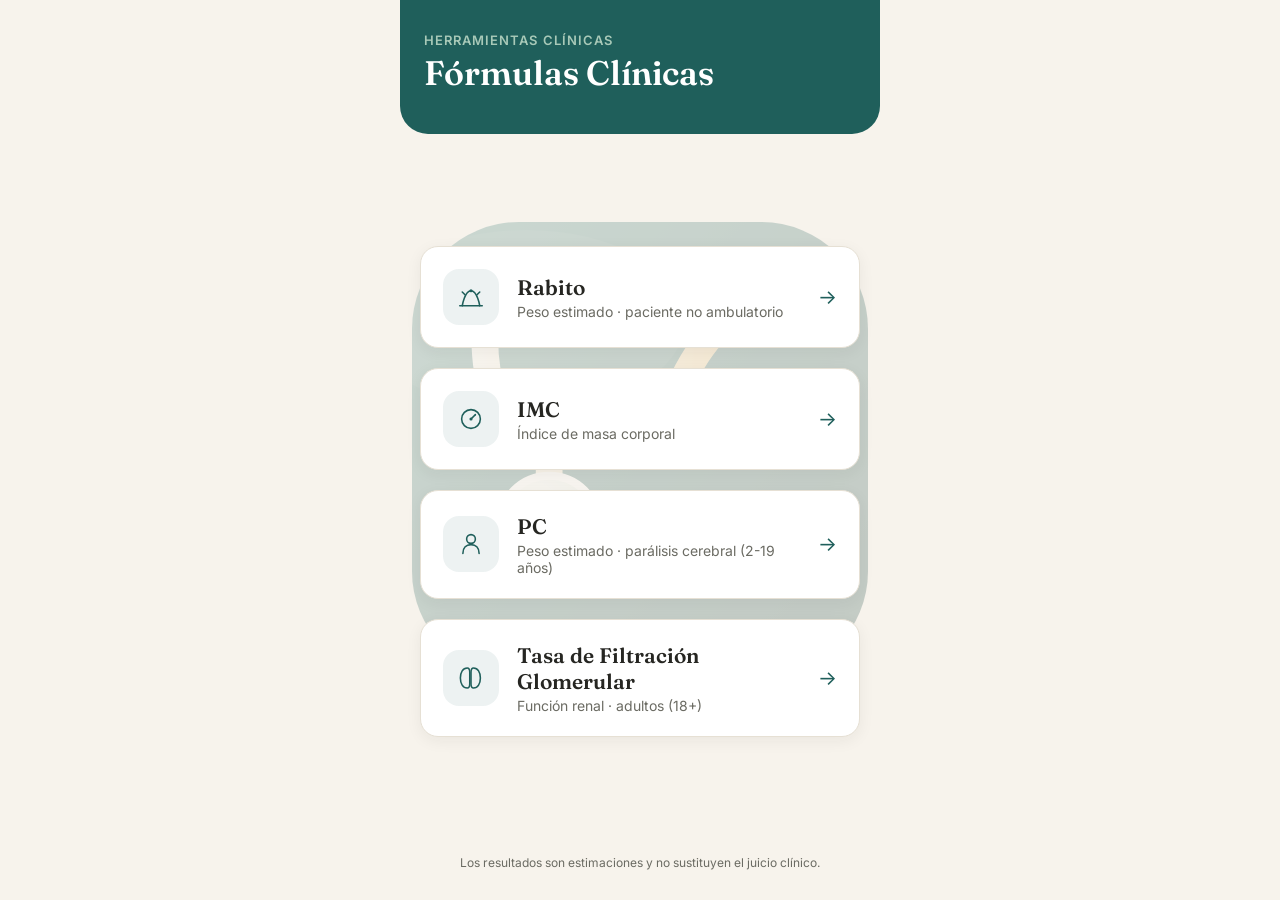
==== index.html @ 590e9d35 "Add files via upload" ====
<!--
  Fórmulas Clínicas — estructura general del archivo:

  Esta página tiene solo DOS <section class="pantalla">: el menú
  (id="pantalla-menu") y un "cascarón" de fórmula reutilizable
  (id="pantalla-formula"). No hay una página HTML por cada
  fórmula — cuando tocas una tarjeta del menú, app.js reescribe
  el contenido de #contenido-formula con el HTML de Rabito, IMC,
  PC o TFG (function renderX() en app.js), y alterna cuál
  <section> se ve con la clase CSS "activa" (ver estilos.css).

  Los <svg> son íconos dibujados a mano con etiquetas <path>,
  <circle>, etc. (no son imágenes ni una librería de íconos) —
  currentColor hace que tomen el color de texto que le pongamos
  por CSS al elemento que los contiene.
-->
<!DOCTYPE html>
<html lang="es">
<head>
<meta charset="UTF-8">
<meta name="viewport" content="width=device-width, initial-scale=1.0">
<title>Fórmulas Clínicas</title>
<link rel="manifest" href="manifest.json">
<link rel="icon" href="icono-32.png" sizes="32x32" type="image/png">
<link rel="apple-touch-icon" href="icono-180.png">
<meta name="theme-color" content="#1f5f5b">
<link rel="preconnect" href="https://fonts.googleapis.com">
<link rel="preconnect" href="https://fonts.gstatic.com" crossorigin>
<link href="https://fonts.googleapis.com/css2?family=Fraunces:opsz,wght@9..144,500;9..144,600&family=Inter:wght@400;500;600;700&display=swap" rel="stylesheet">
<link rel="stylesheet" href="estilos.css">
</head>
<body>

  <!-- ===================== PANTALLA: MENÚ PRINCIPAL (HUB) ===================== -->
  <section id="pantalla-menu" class="pantalla activa">
    <header class="cabecera-hub">
      <p class="cabecera-eyebrow">Herramientas clínicas</p>
      <h1 class="cabecera-titulo">Fórmulas Clínicas</h1>
    </header>

    <main class="lista-formulas">

      <button class="tarjeta-formula" data-formula="rabito" type="button">
        <span class="tarjeta-icono" aria-hidden="true">
          <svg viewBox="0 0 48 48" fill="none" xmlns="http://www.w3.org/2000/svg">
            <path d="M10 38C10 38 14 14 24 14C34 14 38 38 38 38" stroke="currentColor" stroke-width="2.5" stroke-linecap="round"/>
            <path d="M14 20L10 16M34 20L38 16" stroke="currentColor" stroke-width="2.5" stroke-linecap="round"/>
            <circle cx="24" cy="14" r="2.5" fill="currentColor"/>
            <path d="M6 38H42" stroke="currentColor" stroke-width="2.5" stroke-linecap="round"/>
          </svg>
        </span>
        <span class="tarjeta-texto">
          <span class="tarjeta-nombre">Rabito</span>
          <span class="tarjeta-detalle">Peso estimado · paciente no ambulatorio</span>
        </span>
        <span class="tarjeta-flecha" aria-hidden="true">→</span>
      </button>

      <button class="tarjeta-formula" data-formula="imc" type="button">
        <span class="tarjeta-icono" aria-hidden="true">
          <svg viewBox="0 0 48 48" fill="none" xmlns="http://www.w3.org/2000/svg">
            <circle cx="24" cy="24" r="15" stroke="currentColor" stroke-width="2.5"/>
            <path d="M24 24L31 17" stroke="currentColor" stroke-width="2.5" stroke-linecap="round"/>
            <circle cx="24" cy="24" r="2.5" fill="currentColor"/>
          </svg>
        </span>
        <span class="tarjeta-texto">
          <span class="tarjeta-nombre">IMC</span>
          <span class="tarjeta-detalle">Índice de masa corporal</span>
        </span>
        <span class="tarjeta-flecha" aria-hidden="true">→</span>
      </button>

      <button class="tarjeta-formula" data-formula="pc" type="button">
        <span class="tarjeta-icono" aria-hidden="true">
          <svg viewBox="0 0 48 48" fill="none" xmlns="http://www.w3.org/2000/svg">
            <circle cx="24" cy="16" r="7" stroke="currentColor" stroke-width="2.5"/>
            <path d="M11 39C11 30 16.5 25 24 25C31.5 25 37 30 37 39" stroke="currentColor" stroke-width="2.5" stroke-linecap="round"/>
          </svg>
        </span>
        <span class="tarjeta-texto">
          <span class="tarjeta-nombre">PC</span>
          <span class="tarjeta-detalle">Peso estimado · parálisis cerebral (2-19 años)</span>
        </span>
        <span class="tarjeta-flecha" aria-hidden="true">→</span>
      </button>

      <button class="tarjeta-formula" data-formula="tfg" type="button">
        <span class="tarjeta-icono" aria-hidden="true">
          <svg viewBox="0 0 48 48" fill="none" xmlns="http://www.w3.org/2000/svg">
            <path d="M18 8C11 8 7 15 7 24C7 33 11 40 18 40C21 40 22 37 22 33V15C22 11 21 8 18 8Z" stroke="currentColor" stroke-width="2.5"/>
            <path d="M28 40C35 40 39 33 39 24C39 15 35 8 28 8C25 8 24 11 24 15V33C24 37 25 40 28 40Z" stroke="currentColor" stroke-width="2.5"/>
          </svg>
        </span>
        <span class="tarjeta-texto">
          <span class="tarjeta-nombre">Tasa de Filtración Glomerular</span>
          <span class="tarjeta-detalle">Función renal · adultos (18+)</span>
        </span>
        <span class="tarjeta-flecha" aria-hidden="true">→</span>
      </button>

    </main>

    <footer class="pie-hub">
      <p>Los resultados son estimaciones y no sustituyen el juicio clínico.</p>
    </footer>
  </section>

  <!-- ===================== PANTALLA: DETALLE DE FÓRMULA (cascarón reutilizable) ===================== -->
  <section id="pantalla-formula" class="pantalla">
    <header class="cabecera-formula">
      <button id="btn-volver" class="btn-volver" type="button" aria-label="Volver al menú">←</button>
      <h2 id="titulo-formula" class="titulo-formula">Fórmula</h2>
      <button id="btn-reiniciar" class="btn-volver" type="button" aria-label="Reiniciar formulario">
        <svg viewBox="0 0 24 24" fill="none" xmlns="http://www.w3.org/2000/svg">
          <path d="M20 12a8 8 0 1 1-2.6-5.9" stroke="currentColor" stroke-width="2" stroke-linecap="round"/>
          <path d="M20 4v5h-5" stroke="currentColor" stroke-width="2" stroke-linecap="round" stroke-linejoin="round"/>
        </svg>
      </button>
    </header>

    <!-- Este <main> arranca vacío (con un texto de respaldo que casi
         nunca se llega a ver) porque su contenido real lo escribe
         app.js con JavaScript cada vez que entras a una fórmula
         distinta — ver contenidoFormula.innerHTML en app.js. -->
    <main id="contenido-formula" class="contenido-formula">
      <p class="placeholder-formula">Esta pantalla se construye en el siguiente paso.</p>
    </main>

    <div class="espacio-anuncio" aria-hidden="true">
      <span>Espacio publicitario</span>
    </div>
  </section>

<script src="formulas.js"></script>
<script src="app.js"></script>
</body>
</html>
---- estilos.css ----
/* =========================================================
   TOKENS — identidad visual del hub de fórmulas clínicas

   Las variables --algo definidas aquí en :root (la raíz del
   documento) funcionan como "constantes" de diseño: se escribe
   el color/tamaño UNA sola vez aquí, y en el resto del archivo
   se usa var(--color-primario) en vez de escribir "#1f5f5b" cada
   vez. Cambiar la paleta completa de la app es, en teoría, tan
   simple como cambiar estas líneas.
   ========================================================= */
:root {
  --color-primario: #1f5f5b;      /* teal profundo — cabecera, acentos fuertes */
  --color-primario-suave: #2d7873;
  --color-secundario: #a8c9b8;    /* menta suave — apoyo, fondos de icono */
  --color-fondo: #f7f3ec;         /* papel cálido */
  --color-superficie: #ffffff;
  --color-texto: #262622;
  --color-texto-suave: #6b6b63;
  --color-acento: #c9922f;        /* dorado clínico — usar con moderación */
  --color-borde: #e6e0d4;

  --fuente-display: 'Fraunces', serif;
  --fuente-ui: 'Inter', -apple-system, BlinkMacSystemFont, sans-serif;

  --radio: 18px;
  --sombra: 0 4px 16px rgba(38, 38, 34, 0.06);
}

* { box-sizing: border-box; } /* padding y border ya no se suman al ancho/alto que uno define */

html, body {
  margin: 0;
  padding: 0;
  height: 100%;
  background: var(--color-fondo);
  color: var(--color-texto);
  font-family: var(--fuente-ui);
  -webkit-font-smoothing: antialiased;
  overflow: hidden; /* nada de scroll en html/body — cada pantalla controla su propio scroll interno */
}

body {
  max-width: 480px;
  margin: 0 auto;
  /* 100vh a veces incluye el espacio detrás de la barra del navegador
     en el celular (y el contenido queda tapado). 100svh ("small
     viewport height") es la altura garantizada aunque esa barra esté
     visible — la primera línea es un respaldo para navegadores viejos
     que no conocen "svh" todavía; si lo entienden, la segunda gana. */
  height: 100vh;
  height: 100svh;
  display: flex;
  flex-direction: column;
  position: relative;
  overflow: hidden;
}

/* Marca de agua del logo — fondo fijo, tenue, detrás de toda la
   app. Incrustada en base64 (no un archivo aparte) para que
   funcione igual en los 4 archivos y en la versión de un solo
   archivo para móvil. position:absolute (no fixed) porque el
   body tiene overflow:hidden, que puede recortar los elementos
   fixed — con absolute queda ligado al propio tamaño del body,
   que en móvil ya cubre toda la pantalla. z-index negativo: pinta
   detrás de cualquier pantalla o tarjeta, sin interferir con nada. */
body::before {
  content: '';
  position: absolute;
  inset: 0;
  background-image: url('[data-uri]');
  background-repeat: no-repeat;
  background-position: center;
  background-size: 95%;
  opacity: 0.22;
  z-index: 0;
  pointer-events: none;
}

/* Todo el contenido real de la app debe pintarse encima de la
   marca de agua (que quedó en z-index:0 dentro del stacking
   context del body). */
.pantalla {
  position: relative;
  z-index: 1;
}


/* =========================================================
   SISTEMA DE PANTALLAS
   ========================================================= */
.pantalla {
  display: none;
  flex-direction: column;
  height: 100vh;
  height: 100svh;
  width: 100%;
  animation: aparecer 0.22s ease-out;
}
.pantalla.activa {
  display: flex;
}
#pantalla-menu {
  overflow-y: auto;
}
#pantalla-formula {
  overflow: hidden;
}
@keyframes aparecer {
  from { opacity: 0; transform: translateY(6px); }
  to   { opacity: 1; transform: translateY(0); }
}

/* =========================================================
   PANTALLA: MENÚ / HUB
   ========================================================= */
.cabecera-hub {
  background: var(--color-primario);
  padding: 32px 24px 40px;
  border-radius: 0 0 28px 28px;
}
.cabecera-eyebrow {
  margin: 0 0 4px;
  font-size: 13px;
  font-weight: 600;
  letter-spacing: 0.08em;
  text-transform: uppercase;
  color: var(--color-secundario);
}
.cabecera-titulo {
  margin: 0;
  font-family: var(--fuente-display);
  font-weight: 600;
  font-size: clamp(26px, 8vw, 34px);
  color: #ffffff;
}

.lista-formulas {
  flex: 1;
  min-height: 0;
  padding: 20px 20px 8px;
  display: flex;
  flex-direction: column;
  justify-content: center;
  gap: 20px;
}

.tarjeta-formula {
  display: flex;
  align-items: center;
  gap: 18px;
  width: 100%;
  padding: 22px;
  background: var(--color-superficie);
  border: 1px solid var(--color-borde);
  border-radius: var(--radio);
  box-shadow: var(--sombra);
  font-family: var(--fuente-ui);
  text-align: left;
  cursor: pointer;
  transition: transform 0.15s ease, box-shadow 0.15s ease;
}
.tarjeta-formula:active {
  transform: scale(0.98);
}
.tarjeta-formula:hover {
  box-shadow: 0 6px 20px rgba(38, 38, 34, 0.1);
}

.tarjeta-icono {
  flex-shrink: 0;
  width: 56px;
  height: 56px;
  border-radius: 16px;
  background: rgba(31, 95, 91, 0.08);
  color: var(--color-primario);
  display: flex;
  align-items: center;
  justify-content: center;
}
.tarjeta-icono svg { width: 30px; height: 30px; }

.tarjeta-texto {
  flex: 1;
  display: flex;
  flex-direction: column;
  gap: 3px;
  min-width: 0;
}
.tarjeta-nombre {
  font-family: var(--fuente-display);
  font-weight: 600;
  font-size: 21px;
  color: var(--color-texto);
}
.tarjeta-detalle {
  font-size: 14px;
  color: var(--color-texto-suave);
}

.tarjeta-flecha {
  color: var(--color-primario);
  font-size: 20px;
  flex-shrink: 0;
}

.tarjeta-formula--proxima {
  opacity: 0.55;
  cursor: not-allowed;
}
.tarjeta-formula--proxima:active {
  transform: none;
}
.tarjeta-etiqueta {
  flex-shrink: 0;
  font-size: 11px;
  font-weight: 600;
  color: var(--color-acento);
  background: rgba(201, 146, 47, 0.12);
  padding: 5px 10px;
  border-radius: 100px;
}

.pie-hub {
  padding: 18px 28px 28px;
  text-align: center;
}
.pie-hub p {
  margin: 0;
  font-size: 12px;
  color: var(--color-texto-suave);
  line-height: 1.5;
}

/* =========================================================
   PANTALLA: DETALLE DE FÓRMULA (estructura base)
   ========================================================= */
.cabecera-formula {
  display: flex;
  align-items: center;
  padding: 12px 16px;
  flex-shrink: 0;
  border-bottom: 1px solid var(--color-borde);
  background: var(--color-superficie);
}
.btn-volver {
  width: 38px;
  height: 38px;
  border-radius: 50%;
  border: none;
  background: var(--color-fondo);
  color: var(--color-primario);
  font-size: 18px;
  flex-shrink: 0;
  display: flex;
  align-items: center;
  justify-content: center;
  cursor: pointer;
}
.btn-volver svg {
  width: 18px;
  height: 18px;
}
.titulo-formula {
  flex: 1;
  text-align: center;
  margin: 0;
  font-family: var(--fuente-display);
  font-weight: 600;
  font-size: 20px;
}

.contenido-formula {
  flex: 1;
  min-height: 0;
  padding: 14px 20px 10px;
  display: flex;
  flex-direction: column;
  overflow-y: auto;
  -webkit-overflow-scrolling: touch;
}
.placeholder-formula {
  color: var(--color-texto-suave);
  text-align: center;
  margin-top: 60px;
  font-size: 14px;
}

/* =========================================================
   PANTALLA DE FÓRMULA — contenido interno (Rabito y similares)
   ========================================================= */
.pantalla-formula-int {
  flex: 1;
  min-height: 0;
  width: 100%;
  display: flex;
  flex-direction: column;
  align-items: center;
  justify-content: center;
  gap: 22px;
}

.grupo-resultado {
  display: flex;
  flex-direction: column;
  align-items: center;
}

/* Selector de sexo pequeño (solo se usa dentro de campos-medidas ahora) */
.selector-sexo {
  display: flex;
  gap: 10px;
}
.opcion-sexo {
  width: 48px;
  height: 48px;
  border-radius: 50%;
  border: 1.5px solid var(--color-borde);
  background: var(--color-superficie);
  color: var(--color-texto-suave);
  display: flex;
  align-items: center;
  justify-content: center;
  cursor: pointer;
  transition: all 0.15s ease;
}
.opcion-sexo svg {
  width: 18px;
  height: 30px;
}
.opcion-sexo.activo {
  border-color: var(--color-primario);
  background: var(--color-primario);
  color: #ffffff;
}

/* Selector tipo "segmented control", integrado como un campo más
   (sexo, GMFCS) — misma altura y estilo que los inputs de texto,
   para que se vea claramente como un dato por llenar. */
.campo-segmentado {
  display: flex;
  border: 1.5px solid var(--color-borde);
  border-radius: 12px;
  overflow: hidden;
  background: var(--color-superficie);
}
.opcion-segmentada {
  flex: 1;
  display: flex;
  align-items: center;
  justify-content: center;
  gap: 6px;
  padding: 11px 4px;
  border: none;
  border-left: 1.5px solid var(--color-borde);
  background: transparent;
  color: var(--color-texto-suave);
  font-family: var(--fuente-ui);
  font-size: 13px;
  font-weight: 600;
  cursor: pointer;
  transition: all 0.15s ease;
}
.opcion-segmentada:first-child {
  border-left: none;
}
.opcion-segmentada svg {
  width: 13px;
  height: 22px;
}
.opcion-segmentada.activo {
  background: var(--color-primario);
  color: #ffffff;
}
.descripcion-gmfcs {
  margin: 4px 0 0;
  font-size: 11px;
  color: var(--color-texto-suave);
  text-align: center;
  min-height: 14px;
}

/* Arco de resultado
   clamp(mínimo, preferido, máximo): el tamaño "preferido" (46vh,
   8vh, etc. = % de la altura de pantalla) se usa mientras quede
   entre el mínimo y el máximo — así el arco y el número se ven
   proporcionales tanto en un celular chico como en uno grande,
   sin quedar nunca demasiado chico ni demasiado enorme. */
.arco-resultado {
  position: relative;
  width: clamp(190px, 46vh, 260px);
  max-width: 100%;
}
.arco-svg {
  width: 100%;
  display: block;
}
/* Línea gris de fondo, siempre visible detrás del progreso o las zonas */
.arco-fondo {
  fill: none;
  stroke: var(--color-borde);
  stroke-width: 14;
  stroke-linecap: round;
}
/* Usada en Rabito/PC: su stroke-dashoffset lo controla app.js en
   cada actualizar(), para que se vea "llenar" según cuántos campos
   ya se completaron (ver el comentario de este truco en app.js). */
.arco-progreso {
  fill: none;
  stroke: var(--color-primario);
  stroke-width: 14;
  stroke-linecap: round;
  transition: stroke-dashoffset 0.25s ease;
}
/* Usada en IMC/TFG: cada <path class="arco-zona"> lo genera app.js
   (construirTresZonasSvg) con un color distinto, para los 3 tercios */
.arco-zona {
  fill: none;
  stroke-width: 14;
  stroke-linecap: round;
}
/* El puntito que marca el resultado exacto sobre el arco de zonas.
   Su posición (cx, cy) y color los mueve app.js con JavaScript puro
   (marcador.setAttribute) — aquí en CSS solo se define cómo se ve. */
.arco-marcador {
  stroke: #ffffff;
  stroke-width: 2.5;
  transition: cx 0.25s ease, cy 0.25s ease, fill 0.25s ease;
}
.arco-centro {
  position: absolute;
  left: 50%;
  bottom: 8px;
  transform: translateX(-50%);
  display: flex;
  align-items: baseline;
  gap: 5px;
}
.arco-valor {
  font-family: var(--fuente-display);
  font-weight: 600;
  font-size: clamp(34px, 8vh, 54px);
  color: var(--color-texto);
  line-height: 1;
}
.arco-unidad {
  font-size: 18px;
  font-weight: 600;
  color: var(--color-texto-suave);
}

.etiqueta-resultado {
  margin: 8px 0 0;
  font-size: 17px;
  font-weight: 600;
  color: var(--color-texto);
  text-align: center;
}
.nota-estimacion {
  margin: 2px 0 0;
  font-size: 12px;
  color: var(--color-texto-suave);
}
.categoria-imc {
  margin: 3px 0 0;
  font-size: 14px;
  font-weight: 600;
  text-align: center;
  transition: color 0.25s ease;
}
.nota-metodo {
  margin: 4px 0 0;
  font-size: 11px;
  color: var(--color-primario-suave);
  text-align: center;
  max-width: 280px;
}
.peso-ideal {
  margin: 6px 0 0;
  font-size: 12.5px;
  color: var(--color-texto-suave);
  text-align: center;
}
.diferencia-peso {
  margin: 2px 0 0;
  font-size: 12.5px;
  font-weight: 600;
  color: var(--color-texto);
  text-align: center;
}

/* Campos de medidas */
.campos-medidas {
  width: 100%;
  display: flex;
  flex-direction: column;
  gap: 12px;
}
.campo {
  display: flex;
  flex-direction: column;
  gap: 5px;
}
.campo-etiqueta {
  font-size: 13px;
  font-weight: 500;
  color: var(--color-texto-suave);
}
.aviso-campo {
  font-size: 11px;
  font-weight: 600;
  color: #c9634a;
  min-height: 0;
}
.aviso-campo:empty {
  display: none;
}
.campo-input-wrap {
  display: flex;
  align-items: center;
  border: 1.5px solid var(--color-borde);
  border-radius: 12px;
  padding: 12px 14px;
  background: var(--color-superficie);
}
.campo-input-wrap:focus-within {
  border-color: var(--color-primario);
}
.campo-input-wrap input {
  flex: 1;
  border: none;
  outline: none;
  font-family: var(--fuente-ui);
  font-size: 17px;
  font-weight: 600;
  color: var(--color-texto);
  background: transparent;
  width: 100%;
  -moz-appearance: textfield;
}
.campo-input-wrap input::-webkit-outer-spin-button,
.campo-input-wrap input::-webkit-inner-spin-button {
  -webkit-appearance: none;
  margin: 0;
}
.campo-unidad {
  font-size: 13px;
  font-weight: 600;
  color: var(--color-texto-suave);
}

/* Espacio reservado para publicidad, fijo al fondo de la pantalla de fórmula */
.espacio-anuncio {
  height: 52px;
  flex-shrink: 0;
  border-top: 1px solid var(--color-borde);
  background: var(--color-superficie);
  display: flex;
  align-items: center;
  justify-content: center;
}
.espacio-anuncio span {
  font-size: 11px;
  color: var(--color-texto-suave);
  letter-spacing: 0.04em;
  text-transform: uppercase;
}
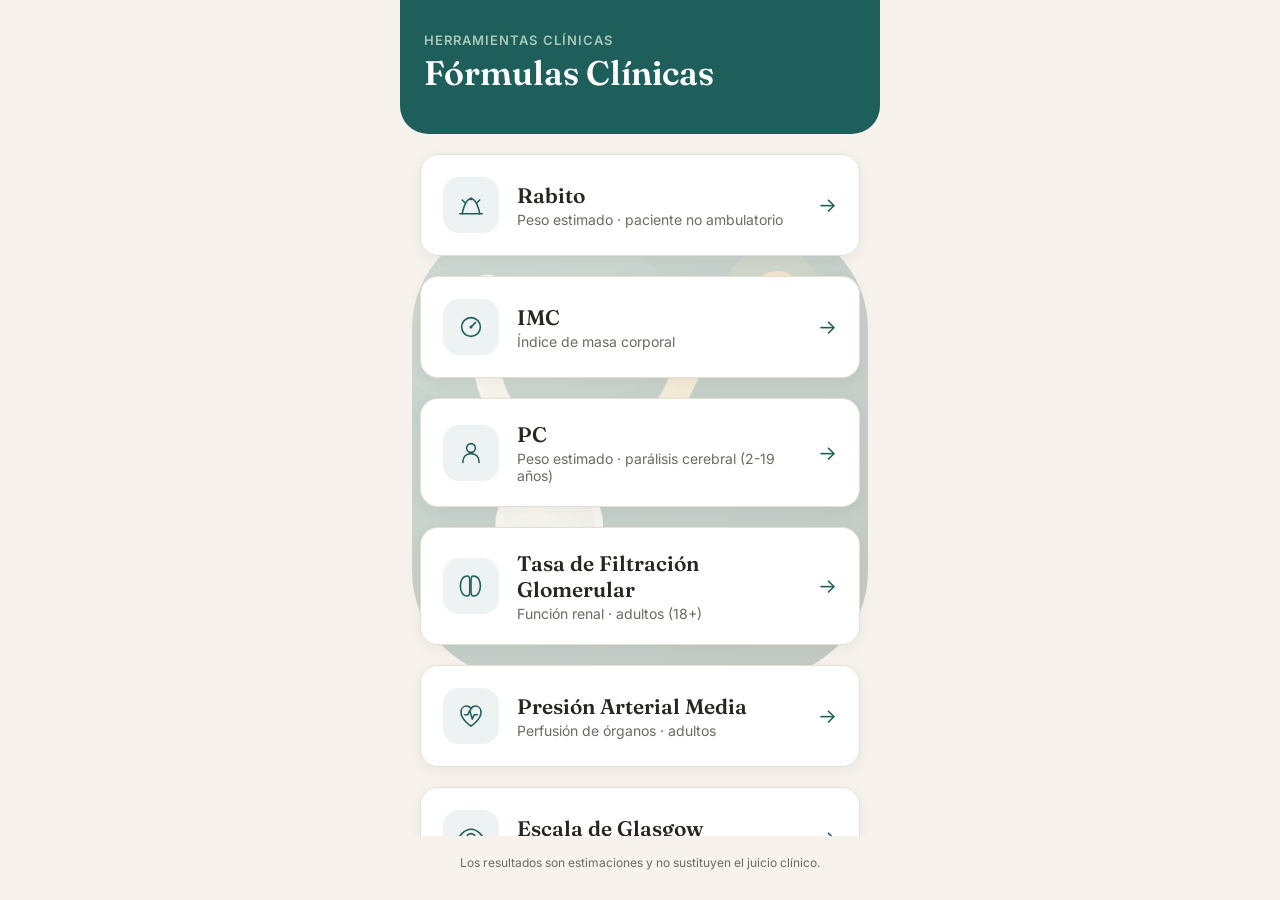
==== commit 53ed137d: "Add files via upload" ====
--- a/index.html
+++ b/index.html
@@ -99,6 +99,34 @@
         <span class="tarjeta-flecha" aria-hidden="true">→</span>
       </button>
 
+      <button class="tarjeta-formula" data-formula="pam" type="button">
+        <span class="tarjeta-icono" aria-hidden="true">
+          <svg viewBox="0 0 48 48" fill="none" xmlns="http://www.w3.org/2000/svg">
+            <path d="M24 40C24 40 8 30 8 18C8 12 12 8 17 8C20 8 23 10 24 13C25 10 28 8 31 8C36 8 40 12 40 18C40 30 24 40 24 40Z" stroke="currentColor" stroke-width="2.5"/>
+            <path d="M14 22H19L22 15L26 29L29 22H34" stroke="currentColor" stroke-width="2.5" stroke-linecap="round" stroke-linejoin="round"/>
+          </svg>
+        </span>
+        <span class="tarjeta-texto">
+          <span class="tarjeta-nombre">Presión Arterial Media</span>
+          <span class="tarjeta-detalle">Perfusión de órganos · adultos</span>
+        </span>
+        <span class="tarjeta-flecha" aria-hidden="true">→</span>
+      </button>
+
+      <button class="tarjeta-formula" data-formula="glasgow" type="button">
+        <span class="tarjeta-icono" aria-hidden="true">
+          <svg viewBox="0 0 48 48" fill="none" xmlns="http://www.w3.org/2000/svg">
+            <path d="M4 24C4 24 12 10 24 10C36 10 44 24 44 24C44 24 36 38 24 38C12 38 4 24 4 24Z" stroke="currentColor" stroke-width="2.5"/>
+            <circle cx="24" cy="24" r="7" stroke="currentColor" stroke-width="2.5"/>
+          </svg>
+        </span>
+        <span class="tarjeta-texto">
+          <span class="tarjeta-nombre">Escala de Glasgow</span>
+          <span class="tarjeta-detalle">Nivel de consciencia</span>
+        </span>
+        <span class="tarjeta-flecha" aria-hidden="true">→</span>
+      </button>
+
     </main>
 
     <footer class="pie-hub">
@@ -126,10 +154,6 @@
     <main id="contenido-formula" class="contenido-formula">
       <p class="placeholder-formula">Esta pantalla se construye en el siguiente paso.</p>
     </main>
-
-    <div class="espacio-anuncio" aria-hidden="true">
-      <span>Espacio publicitario</span>
-    </div>
   </section>
 
 <script src="formulas.js"></script>
--- a/estilos.css
+++ b/estilos.css
@@ -137,10 +137,26 @@
 .lista-formulas {
   flex: 1;
   min-height: 0;
+  /* Sin esto, cuando las tarjetas no caben en el espacio asignado
+     por flex:1, el sobrante se sale visualmente por debajo de esta
+     caja en vez de quedar disponible con scroll — causaba que el
+     pie de página se superpusiera con la última tarjeta al crecer
+     la lista de fórmulas. Con overflow-y:auto, esta lista se
+     vuelve su propia región de scroll: la cabecera y el pie quedan
+     siempre visibles arriba/abajo, y las tarjetas se deslizan
+     independientes en medio. */
+  overflow-y: auto;
   padding: 20px 20px 8px;
   display: flex;
   flex-direction: column;
-  justify-content: center;
+  /* Antes era "center" (se veía bien centrado con solo 4 tarjetas
+     en pantallas altas), pero con más fórmulas agregadas el
+     contenido ya no cabe en una pantalla — centrar contenido que
+     desborda hace que el pie de página termine superponiéndose con
+     la última tarjeta en vez de quedar debajo. "flex-start" crece
+     hacia abajo de forma predecible sin importar cuántas tarjetas
+     haya, y sigue viéndose bien con pocas gracias al gap. */
+  justify-content: flex-start;
   gap: 20px;
 }
 
@@ -295,7 +311,18 @@
   display: flex;
   flex-direction: column;
   align-items: center;
-  justify-content: center;
+  /* Se probó "justify-content: safe center" para mantener el
+     centrado visual de las pantallas cortas (Rabito, IMC, etc.) sin
+     romper las largas (Glasgow) — pero al probarlo de verdad con
+     Playwright, no se comportó de forma confiable: el contenido de
+     Glasgow seguía quedando fuera de alcance con scroll, señal de
+     que "safe" no se puede dar por garantizado en todos los
+     navegadores/dispositivos reales. Se optó por "flex-start", la
+     misma solución ya verificada y funcionando en el hub — las
+     pantallas cortas ya no quedan perfectamente centradas en
+     pantallas muy altas, pero TODAS son 100% alcanzables con scroll,
+     sin excepción, en cualquier navegador. */
+  justify-content: flex-start;
   gap: 22px;
 }
 
@@ -377,6 +404,118 @@
   color: var(--color-texto-suave);
   text-align: center;
   min-height: 14px;
+}
+
+/* Variante en lista vertical de .campo-segmentado — para escalas con
+   opciones de texto largo (ej. Glasgow: "Localiza el dolor"), que no
+   caben bien en botones horizontales lado a lado. */
+.campo-lista {
+  display: flex;
+  flex-direction: column;
+  border: 1.5px solid var(--color-borde);
+  border-radius: 12px;
+  overflow: hidden;
+  background: var(--color-superficie);
+}
+.opcion-lista {
+  display: flex;
+  align-items: center;
+  justify-content: space-between;
+  gap: 10px;
+  padding: 11px 14px;
+  border: none;
+  border-top: 1.5px solid var(--color-borde);
+  background: transparent;
+  color: var(--color-texto);
+  font-family: var(--fuente-ui);
+  font-size: 13px;
+  font-weight: 500;
+  text-align: left;
+  cursor: pointer;
+  transition: all 0.15s ease;
+}
+.opcion-lista:first-child {
+  border-top: none;
+}
+.opcion-lista-puntaje {
+  flex-shrink: 0;
+  min-width: 22px;
+  height: 22px;
+  border-radius: 100px;
+  background: var(--color-fondo);
+  color: var(--color-texto-suave);
+  font-size: 12px;
+  font-weight: 700;
+  display: flex;
+  align-items: center;
+  justify-content: center;
+  transition: all 0.15s ease;
+}
+.opcion-lista.activo {
+  background: var(--color-secundario);
+  font-weight: 600;
+}
+.opcion-lista.activo .opcion-lista-puntaje {
+  background: var(--color-primario);
+  color: #ffffff;
+}
+
+/* Sección plegable de "Sobre esta fórmula" — usa <details>/<summary>
+   nativo de HTML (sin JS: el navegador ya sabe abrir/cerrar solo),
+   colapsada por default para no estorbar visualmente. */
+.info-fuente {
+  border: 1px solid var(--color-borde);
+  border-radius: 12px;
+  background: var(--color-superficie);
+  overflow: hidden;
+  /* Sin esto, dentro de .campos-medidas (que es flex-column), el
+     propio overflow:hidden de aquí arriba (necesario para las
+     esquinas redondeadas) le da permiso al navegador de "aplastar"
+     esta caja por debajo de su altura real de contenido cuando no
+     alcanza el espacio — pasaba en Glasgow, donde las 3 listas ya
+     ocupan mucho: la sección de información se comprimía a 2px de
+     alto, con el texto invisible aunque estuviera "abierta".
+     flex-shrink:0 la protege de ese aplastamiento; el contenedor
+     que sí debe crecer/encogerse es el scroll de #contenido-formula,
+     no esta caja. */
+  flex-shrink: 0;
+}
+.info-fuente summary {
+  padding: 12px 14px;
+  font-size: 13px;
+  font-weight: 600;
+  color: var(--color-primario);
+  cursor: pointer;
+  list-style: none;
+  display: flex;
+  align-items: center;
+  gap: 6px;
+}
+.info-fuente summary::-webkit-details-marker {
+  display: none;
+}
+.info-fuente summary::after {
+  content: '▾';
+  margin-left: auto;
+  transition: transform 0.15s ease;
+}
+.info-fuente[open] summary::after {
+  transform: rotate(180deg);
+}
+.info-fuente-contenido {
+  padding: 0 14px 14px;
+  font-size: 12.5px;
+  line-height: 1.6;
+  color: var(--color-texto-suave);
+}
+.info-fuente-contenido p {
+  margin: 0 0 8px;
+}
+.info-fuente-contenido p:last-child {
+  margin-bottom: 0;
+}
+.info-fuente-contenido strong {
+  color: var(--color-texto);
 }
 
 /* Arco de resultado
@@ -442,6 +581,17 @@
   color: var(--color-texto);
   line-height: 1;
 }
+
+/* Resultado simple, sin arco — para escalas de puntaje corto y sin
+   rango numérico continuo (ej. Glasgow: solo 13 valores posibles,
+   de 3 a 15), donde el arco no aporta nada que el texto no diga ya. */
+.resultado-simple {
+  text-align: center;
+  padding: 20px 0 8px;
+}
+.resultado-simple .arco-valor {
+  font-size: clamp(48px, 14vh, 76px);
+}
 .arco-unidad {
   font-size: 18px;
   font-weight: 600;
@@ -548,19 +698,3 @@
   color: var(--color-texto-suave);
 }
 
-/* Espacio reservado para publicidad, fijo al fondo de la pantalla de fórmula */
-.espacio-anuncio {
-  height: 52px;
-  flex-shrink: 0;
-  border-top: 1px solid var(--color-borde);
-  background: var(--color-superficie);
-  display: flex;
-  align-items: center;
-  justify-content: center;
-}
-.espacio-anuncio span {
-  font-size: 11px;
-  color: var(--color-texto-suave);
-  letter-spacing: 0.04em;
-  text-transform: uppercase;
-}
